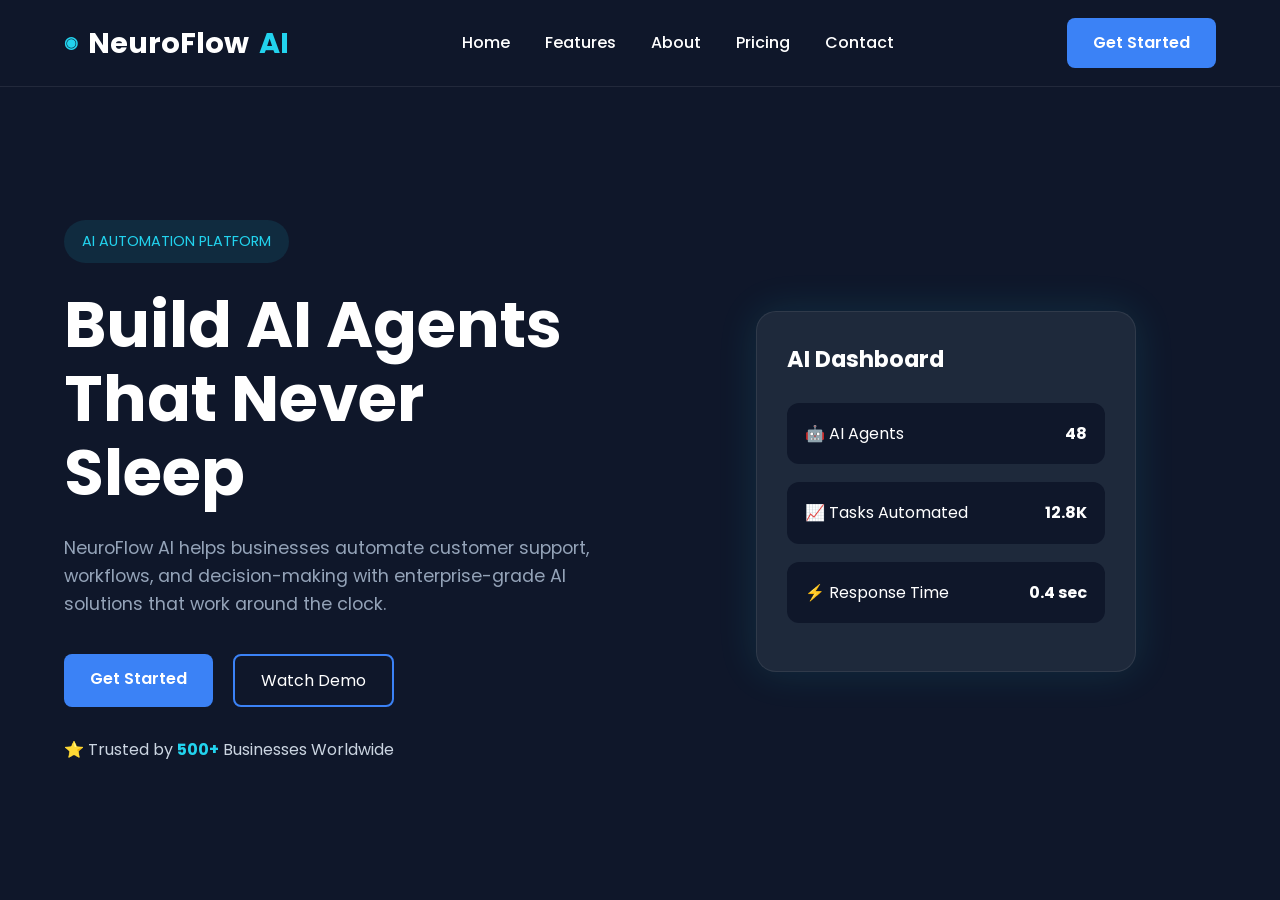
==== WebDev-L1-LandingPage/index.html @ e2b5fba0 "Initial commit: NeuroFlow AI landing page setup" ====
<!DOCTYPE html>
<html lang="en">
<head>
    <meta charset="UTF-8">
    <meta name="viewport" content="width=device-width, initial-scale=1.0">

    <title>NeuroFlow AI</title>

    <!-- Google Font -->
    <link href="https://fonts.googleapis.com/css2?family=Poppins:wght@300;400;500;600;700&display=swap" rel="stylesheet">

    <!-- CSS -->
    <link rel="stylesheet" href="style.css">
</head>
<body>
    <!-- Navbar ===== -->

<header>

    <nav class="navbar">

        <div class="container nav-container">

            <div class="logo">
               <span class="logo-icon">◉</span>
                NeuroFlow <span>AI</span>
            </div>

            <ul class="nav-links">

                <li><a href="#">Home</a></li>

                <li><a href="#">Features</a></li>

                <li><a href="#">About</a></li>

                <li><a href="#">Pricing</a></li>

                <li><a href="#">Contact</a></li>

            </ul>

            <a href="#" class="btn">Get Started</a>

        </div>

    </nav>

</header>
<!-- ===== Hero Section ===== -->

<section class="hero">

    <div class="container hero-container">

        <div class="hero-content">

            <span class="hero-tag">
                AI AUTOMATION PLATFORM
            </span>

            <h1>
                Build AI Agents <br>
                That Never Sleep
            </h1>

            <p>
                NeuroFlow AI helps businesses automate customer support,
                workflows, and decision-making with enterprise-grade AI
                solutions that work around the clock.
            </p>

            <div class="hero-buttons">

                <a href="#" class="btn">
                    Get Started
                </a>

                <a href="#" class="btn-secondary">
                    Watch Demo
                </a>

            </div>

            <div class="hero-rating">

                ⭐ Trusted by <span>500+</span> Businesses Worldwide

            </div>

        </div>

        <div class="hero-image">

            <div class="dashboard-card">

                <h3>AI Dashboard</h3>

                <div class="stat-card">
                    🤖 AI Agents <strong>48</strong>
                </div>

                <div class="stat-card">
                    📈 Tasks Automated <strong>12.8K</strong>
                </div>

                <div class="stat-card">
                    ⚡ Response Time <strong>0.4 sec</strong>
                </div>

            </div>

        </div>

    </div>

</section>

</body>
</html>
---- WebDev-L1-LandingPage/style.css ----
/* Reset */

*{
    margin:0;
    padding:0;
    box-sizing:border-box;
}

html{
    scroll-behavior:smooth;
}

body{

    font-family:'Poppins',sans-serif;

    background:#0F172A;

    color:white;

    line-height:1.6;
}

a{
    text-decoration:none;
    color:inherit;
}

ul{
    list-style:none;
}

img{
    max-width:100%;
    display:block;
}

.container{

    width:90%;

    max-width:1200px;

    margin:auto;
}
/* ==========================
        NAVBAR
========================== */

.navbar{

    position:sticky;

    top:0;

    z-index:1000;

    background:#0F172A;

    border-bottom:1px solid rgba(255,255,255,0.08);

    padding:18px 0;
}

.nav-container{

    display:flex;

    justify-content:space-between;

    align-items:center;
}

.logo{

    font-size:1.8rem;

    font-weight:700;

    color:#ffffff;
}

.logo span{

    color:#22D3EE;
}

.nav-links{

    display:flex;

    gap:35px;
}

.nav-links a{

    color:white;

    font-weight:500;

    transition:.3s;
}

.nav-links a:hover{

    color:#22D3EE;
}

.btn{

    background:#3B82F6;

    color:white;

    padding:12px 26px;

    border-radius:8px;

    font-weight:600;

    transition:.3s;
}

.btn:hover{

    background:#2563EB;
}
.logo{
    display:flex;
    align-items:center;
    gap:10px;

    font-size:1.8rem;
    font-weight:700;
}

.logo-icon{

    color:#22D3EE;

    font-size:1rem;

    animation:pulse 2s infinite;
}

@keyframes pulse{

    0%{
        opacity:1;
    }

    50%{
        opacity:.3;
    }

    100%{
        opacity:1;
    }

}
/* ==========================
        HERO SECTION
========================== */

.hero{

    min-height:90vh;

    display:flex;

    align-items:center;
}

.hero-container{

    display:flex;

    justify-content:space-between;

    align-items:center;

    gap:70px;
}

.hero-content{

    flex:1;
}

.hero-tag{

    display:inline-block;

    color:#22D3EE;

    background:rgba(34,211,238,.1);

    padding:10px 18px;

    border-radius:30px;

    font-size:.9rem;

    margin-bottom:25px;
}

.hero h1{

    font-size:4rem;

    line-height:1.15;

    margin-bottom:25px;
}

.hero p{

    color:#94A3B8;

    font-size:1.1rem;

    max-width:550px;

    margin-bottom:35px;
}

.hero-buttons{

    display:flex;

    gap:20px;

    margin-bottom:30px;
}

.btn-secondary{

    border:2px solid #3B82F6;

    padding:12px 26px;

    border-radius:8px;

    transition:.3s;
}

.btn-secondary:hover{

    background:#3B82F6;
}

.hero-rating{

    color:#CBD5E1;

    font-size:1rem;
}

.hero-rating span{

    color:#22D3EE;

    font-weight:700;
}

.hero-image{

    flex:1;

    display:flex;

    justify-content:center;
}

.dashboard-card{

    width:380px;

    background:#1E293B;

    border-radius:20px;

    padding:30px;

    border:1px solid rgba(255,255,255,.08);

    box-shadow:0 0 40px rgba(34,211,238,.12);
}

.dashboard-card h3{

    margin-bottom:25px;

    font-size:1.4rem;
}

.stat-card{

    display:flex;

    justify-content:space-between;

    align-items:center;

    background:#0F172A;

    padding:18px;

    border-radius:12px;

    margin-bottom:18px;

    transition:.3s;
}

.stat-card:hover{

    transform:translateY(-5px);

    border:1px solid #22D3EE;
}
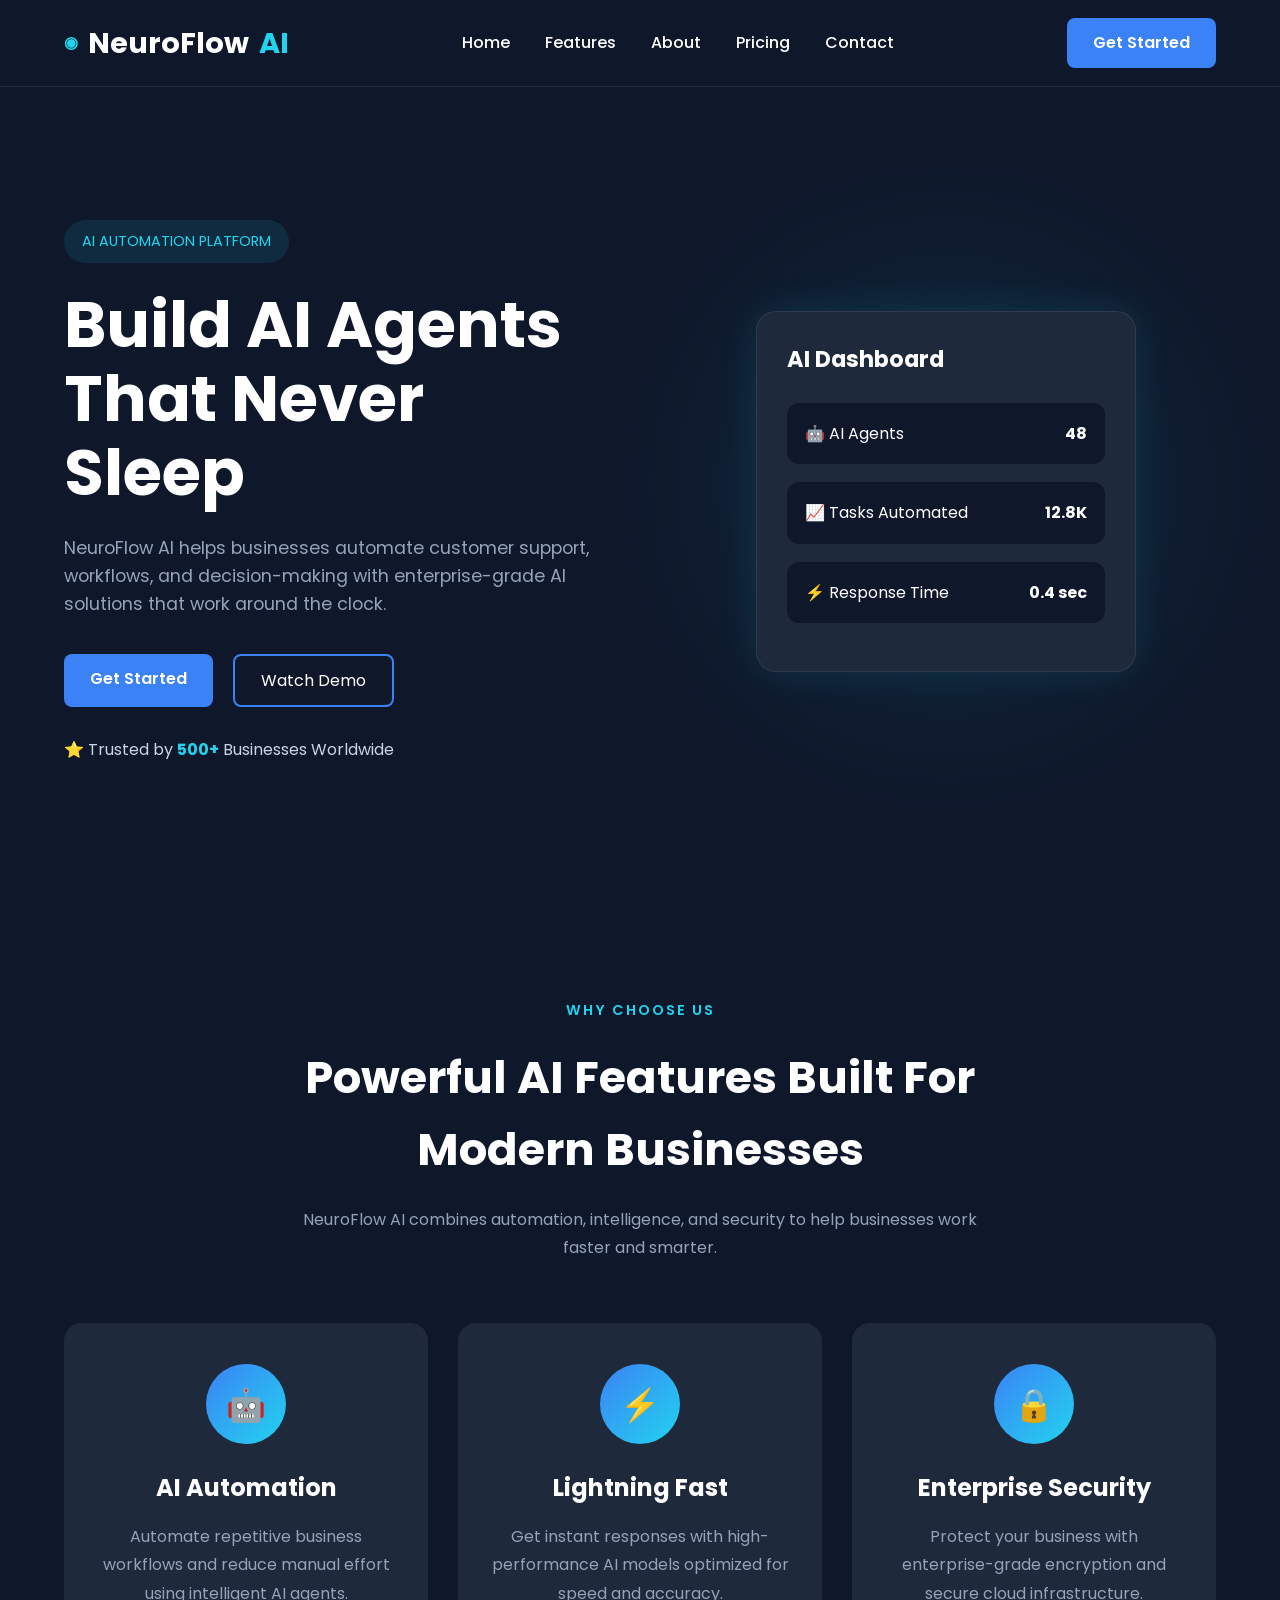
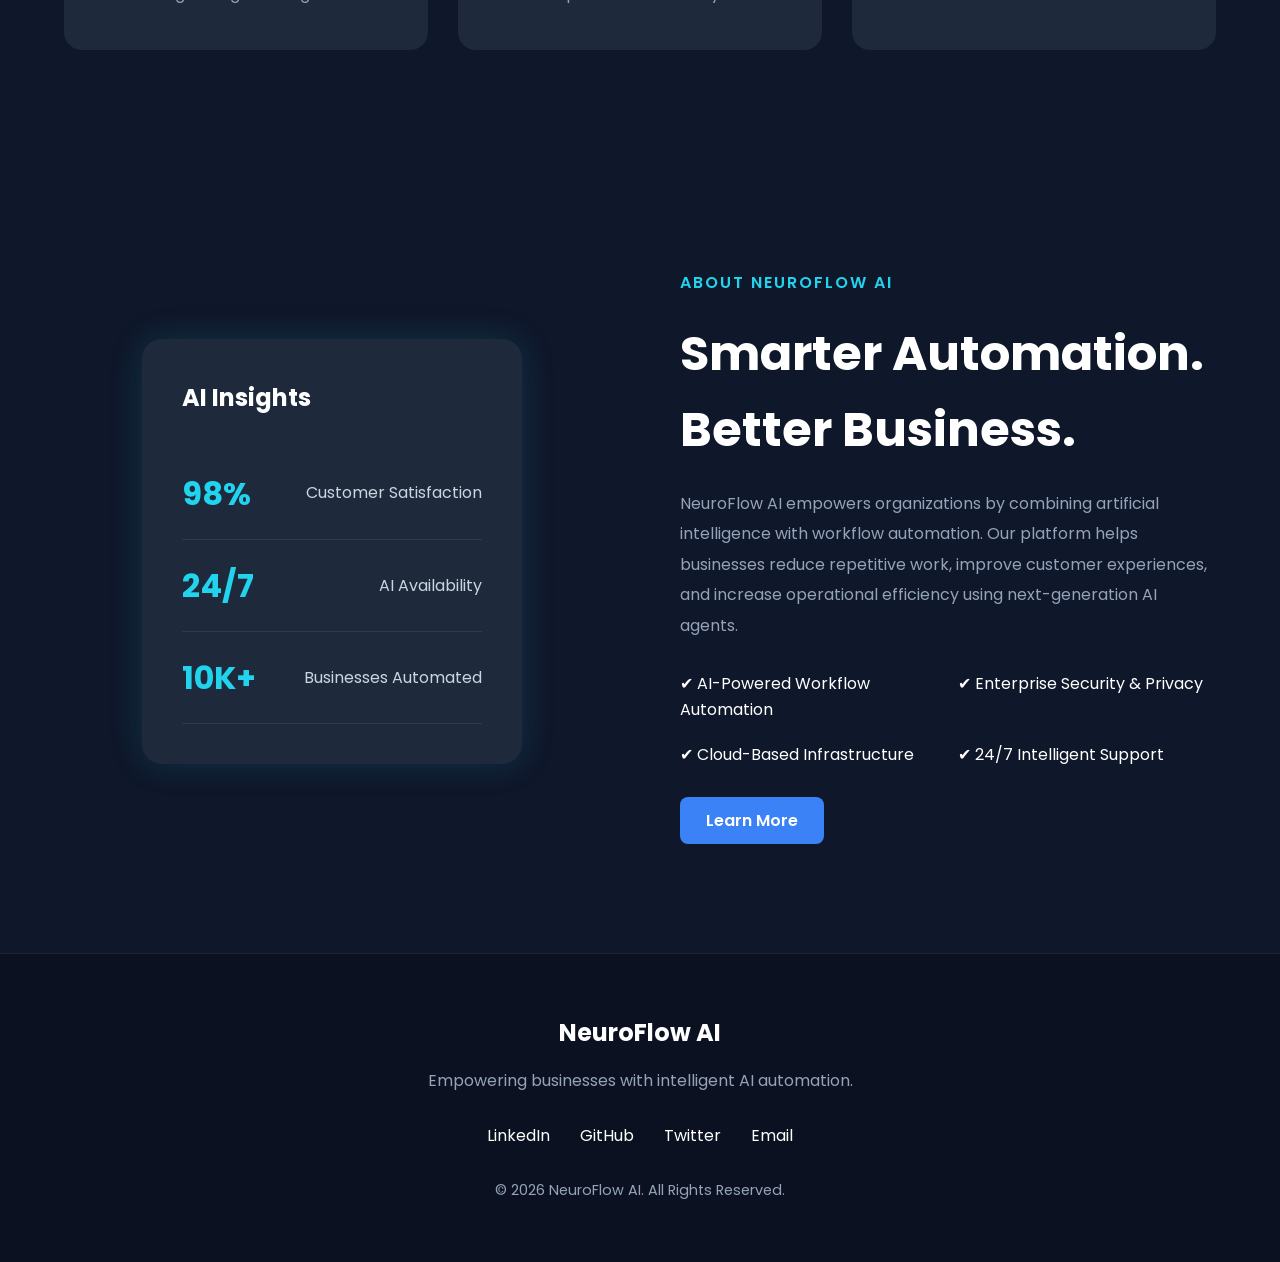
==== commit 57900fd1: "Complete Task 1: NeuroFlow AI landing page" ====
--- a/WebDev-L1-LandingPage/index.html
+++ b/WebDev-L1-LandingPage/index.html
@@ -115,6 +115,185 @@
     </div>
 
 </section>
+<!-- ================= Features ================= -->
+
+<section class="features" id="features">
+
+    <div class="container">
+
+        <div class="section-title">
+
+            <span>WHY CHOOSE US</span>
+
+            <h2>Powerful AI Features Built For Modern Businesses</h2>
+
+            <p>
+                NeuroFlow AI combines automation, intelligence, and security
+                to help businesses work faster and smarter.
+            </p>
+
+        </div>
+
+        <div class="feature-grid">
+
+            <div class="feature-card">
+
+                <div class="feature-icon">🤖</div>
+
+                <h3>AI Automation</h3>
+
+                <p>
+                    Automate repetitive business workflows and reduce manual effort using intelligent AI agents.
+                </p>
+
+            </div>
+
+            <div class="feature-card">
+
+                <div class="feature-icon">⚡</div>
+
+                <h3>Lightning Fast</h3>
+
+                <p>
+                    Get instant responses with high-performance AI models optimized for speed and accuracy.
+                </p>
+
+            </div>
+
+            <div class="feature-card">
+
+                <div class="feature-icon">🔒</div>
+
+                <h3>Enterprise Security</h3>
+
+                <p>
+                    Protect your business with enterprise-grade encryption and secure cloud infrastructure.
+                </p>
+
+            </div>
+
+        </div>
+
+    </div>
+
+</section>
+<!--================ ABOUT =================-->
+
+<section class="about" id="about">
+
+    <div class="container about-container">
+
+        <div class="about-image">
+
+            <div class="about-card">
+
+                <h2>AI Insights</h2>
+
+                <div class="about-stat">
+
+                    <span>98%</span>
+
+                    <p>Customer Satisfaction</p>
+
+                </div>
+
+                <div class="about-stat">
+
+                    <span>24/7</span>
+
+                    <p>AI Availability</p>
+
+                </div>
+
+                <div class="about-stat">
+
+                    <span>10K+</span>
+
+                    <p>Businesses Automated</p>
+
+                </div>
+
+            </div>
+
+        </div>
+
+        <div class="about-content">
+
+            <span class="section-subtitle">
+                ABOUT NEUROFLOW AI
+            </span>
+
+            <h2>
+                Smarter Automation.
+                Better Business.
+            </h2>
+
+            <p>
+
+                NeuroFlow AI empowers organizations by combining
+                artificial intelligence with workflow automation.
+                Our platform helps businesses reduce repetitive work,
+                improve customer experiences, and increase operational
+                efficiency using next-generation AI agents.
+
+            </p>
+
+            <div class="about-list">
+
+                <div>✔ AI-Powered Workflow Automation</div>
+
+                <div>✔ Enterprise Security & Privacy</div>
+
+                <div>✔ Cloud-Based Infrastructure</div>
+
+                <div>✔ 24/7 Intelligent Support</div>
+
+            </div>
+
+            <a href="#" class="btn">
+
+                Learn More
+
+            </a>
+
+        </div>
+
+    </div>
+
+</section>
+<!--================ FOOTER =================-->
+
+<footer class="footer" id="contact">
+
+    <div class="container">
+
+        <h2>NeuroFlow AI</h2>
+
+        <p>
+            Empowering businesses with intelligent AI automation.
+        </p>
+
+        <div class="footer-links">
+
+            <a href="#">LinkedIn</a>
+
+            <a href="#">GitHub</a>
+
+            <a href="#">Twitter</a>
+
+            <a href="#">Email</a>
+
+        </div>
+
+        <p class="copyright">
+
+            © 2026 NeuroFlow AI. All Rights Reserved.
+
+        </p>
+
+    </div>
+
+</footer>
 
 </body>
 </html>
--- a/WebDev-L1-LandingPage/style.css
+++ b/WebDev-L1-LandingPage/style.css
@@ -318,4 +318,406 @@
     transform:translateY(-5px);
 
     border:1px solid #22D3EE;
+}
+.hero-image{
+
+    position:relative;
+
+}
+
+.hero-image::before{
+
+    content:"";
+
+    position:absolute;
+
+    width:350px;
+
+    height:350px;
+
+    background:#22D3EE;
+
+    filter:blur(120px);
+
+    opacity:.15;
+
+    border-radius:50%;
+
+    z-index:-1;
+
+}
+/*==============================
+        FEATURES
+===============================*/
+
+.features{
+
+    padding:100px 0;
+
+}
+
+.section-title{
+
+    text-align:center;
+
+    max-width:700px;
+
+    margin:0 auto 60px;
+}
+
+.section-title span{
+
+    color:#22D3EE;
+
+    font-weight:600;
+
+    letter-spacing:2px;
+
+    font-size:.9rem;
+}
+
+.section-title h2{
+
+    font-size:2.8rem;
+
+    margin:20px 0;
+}
+
+.section-title p{
+
+    color:#94A3B8;
+
+    line-height:1.8;
+}
+
+.feature-grid{
+
+    display:grid;
+
+    grid-template-columns:repeat(3,1fr);
+
+    gap:30px;
+}
+
+.feature-card{
+
+    background:#1E293B;
+
+    padding:40px 30px;
+
+    border-radius:18px;
+
+    transition:.35s;
+
+    border:1px solid transparent;
+
+    text-align:center;
+}
+
+.feature-card:hover{
+
+    transform:translateY(-10px);
+
+    border-color:#22D3EE;
+
+    box-shadow:0 20px 40px rgba(34,211,238,.15);
+}
+
+.feature-icon{
+
+    width:80px;
+
+    height:80px;
+
+    margin:auto;
+
+    margin-bottom:25px;
+
+    border-radius:50%;
+
+    display:flex;
+
+    justify-content:center;
+
+    align-items:center;
+
+    font-size:2rem;
+
+    background:linear-gradient(135deg,#3B82F6,#22D3EE);
+}
+
+.feature-card h3{
+
+    margin-bottom:15px;
+
+    font-size:1.5rem;
+}
+
+.feature-card p{
+
+    color:#94A3B8;
+
+    line-height:1.8;
+}
+/*==============================
+        ABOUT
+===============================*/
+
+.about{
+
+    padding:120px 0;
+
+}
+
+.about-container{
+
+    display:flex;
+
+    justify-content:space-between;
+
+    align-items:center;
+
+    gap:80px;
+
+}
+
+.about-image{
+
+    flex:1;
+
+    display:flex;
+
+    justify-content:center;
+
+}
+
+.about-card{
+
+    width:380px;
+
+    background:#1E293B;
+
+    padding:40px;
+
+    border-radius:20px;
+
+    box-shadow:0 0 35px rgba(34,211,238,.15);
+
+}
+
+.about-card h2{
+
+    margin-bottom:30px;
+
+}
+
+.about-stat{
+
+    display:flex;
+
+    justify-content:space-between;
+
+    align-items:center;
+
+    padding:20px 0;
+
+    border-bottom:1px solid rgba(255,255,255,.08);
+
+}
+
+.about-stat span{
+
+    font-size:2rem;
+
+    color:#22D3EE;
+
+    font-weight:700;
+
+}
+
+.about-stat p{
+
+    color:#CBD5E1;
+
+}
+
+.about-content{
+
+    flex:1;
+
+}
+
+.section-subtitle{
+
+    color:#22D3EE;
+
+    letter-spacing:2px;
+
+    font-weight:600;
+
+}
+
+.about-content h2{
+
+    font-size:3rem;
+
+    margin:20px 0;
+
+}
+
+.about-content p{
+
+    color:#94A3B8;
+
+    line-height:1.9;
+
+    margin-bottom:30px;
+
+}
+
+.about-list{
+
+    display:grid;
+
+    grid-template-columns:repeat(2,1fr);
+
+    gap:20px;
+
+    margin-bottom:40px;
+
+}
+
+.about-list div{
+
+    color:white;
+
+}
+/*==============================
+        FOOTER
+===============================*/
+
+.footer{
+
+    padding:60px 20px;
+
+    text-align:center;
+
+    background:#0B1120;
+
+    border-top:1px solid rgba(255,255,255,.08);
+
+}
+
+.footer h2{
+
+    margin-bottom:15px;
+
+}
+
+.footer p{
+
+    color:#94A3B8;
+
+}
+
+.footer-links{
+
+    display:flex;
+
+    justify-content:center;
+
+    gap:30px;
+
+    margin:30px 0;
+
+    flex-wrap:wrap;
+
+}
+
+.footer-links a{
+
+    color:white;
+
+    transition:.3s;
+
+}
+
+.footer-links a:hover{
+
+    color:#22D3EE;
+
+}
+
+.copyright{
+
+    margin-top:20px;
+
+    font-size:.9rem;
+
+}
+/*==============================
+        RESPONSIVE
+===============================*/
+
+@media (max-width:992px){
+
+    .hero-container,
+    .about-container{
+
+        flex-direction:column;
+
+        text-align:center;
+
+    }
+
+    .hero h1{
+
+        font-size:3rem;
+
+    }
+
+    .feature-grid{
+
+        grid-template-columns:1fr;
+
+    }
+
+    .about-list{
+
+        grid-template-columns:1fr;
+
+    }
+
+}
+
+@media (max-width:768px){
+
+    nav{
+
+        flex-direction:column;
+
+        gap:20px;
+
+    }
+
+    .nav-links{
+
+        flex-wrap:wrap;
+
+        justify-content:center;
+
+    }
+
+    .hero h1{
+
+        font-size:2.5rem;
+
+    }
+
+    .dashboard{
+
+        width:100%;
+
+    }
+
 }
